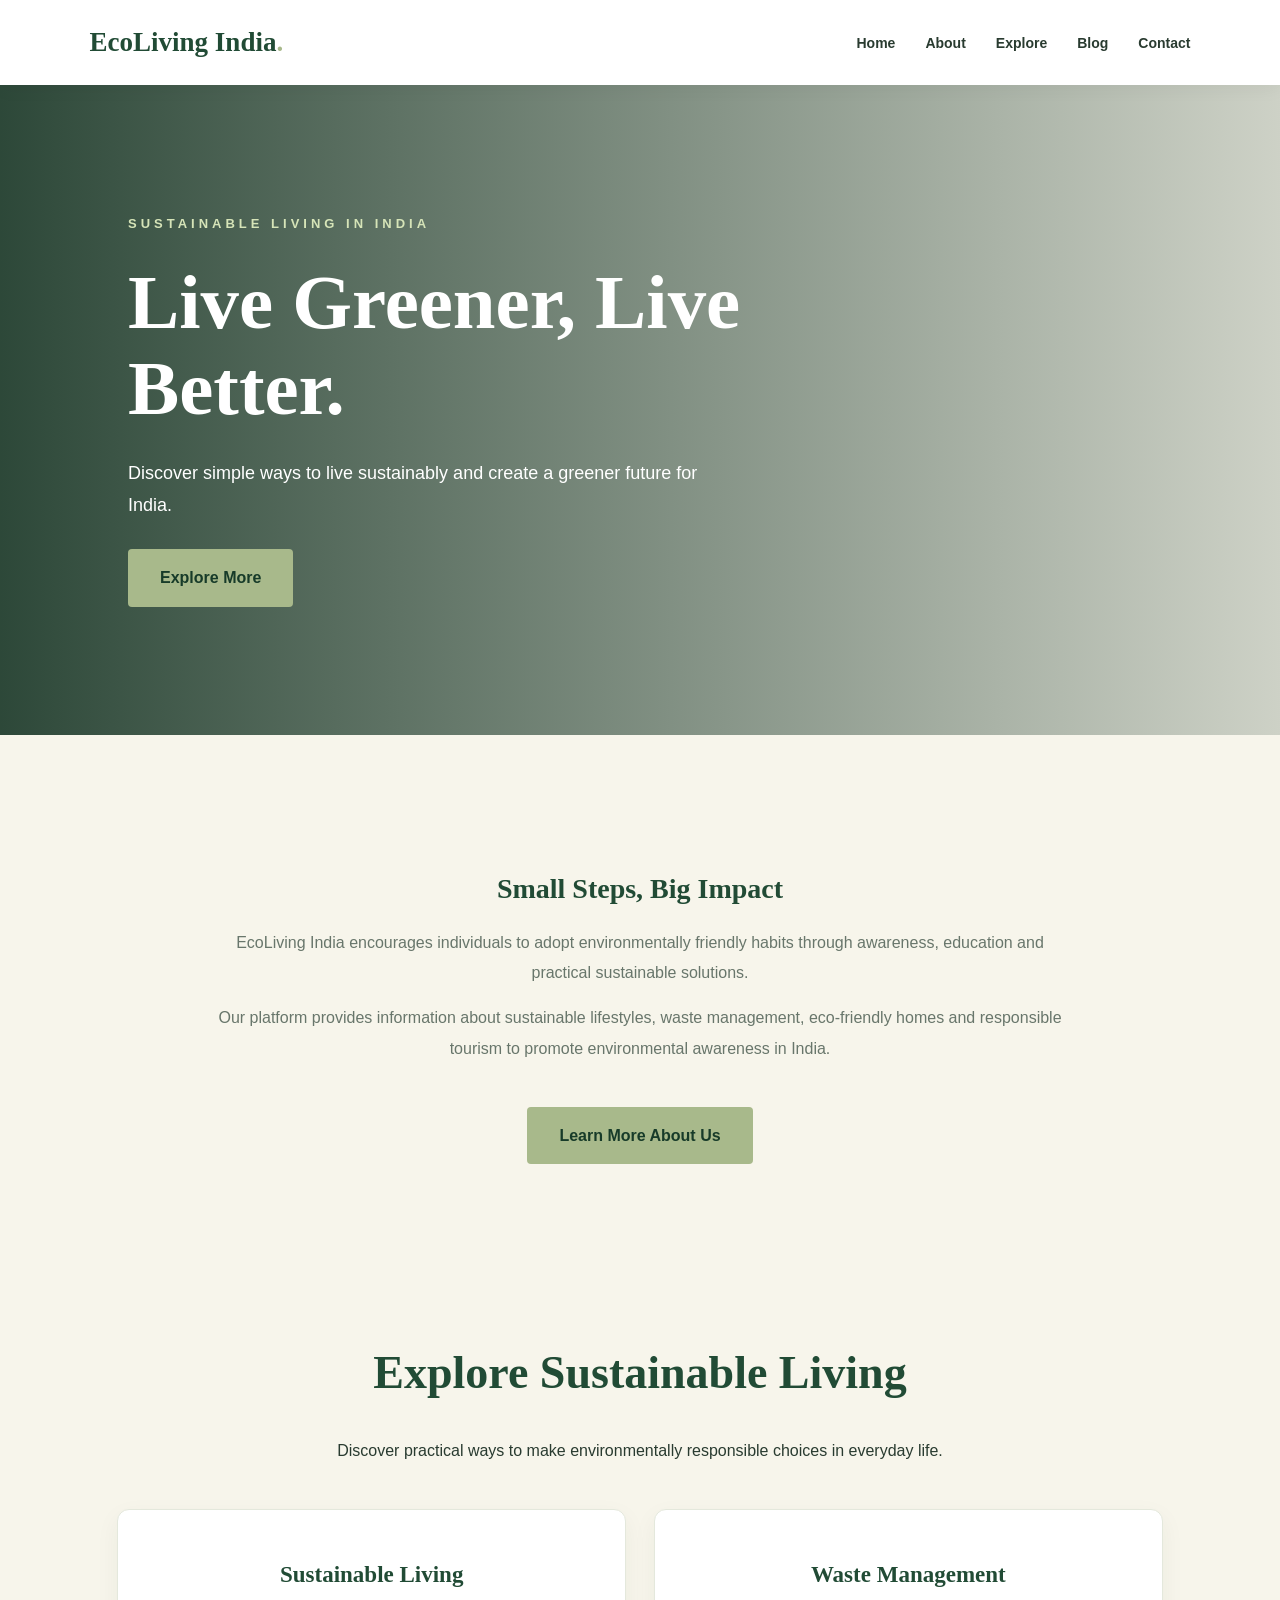
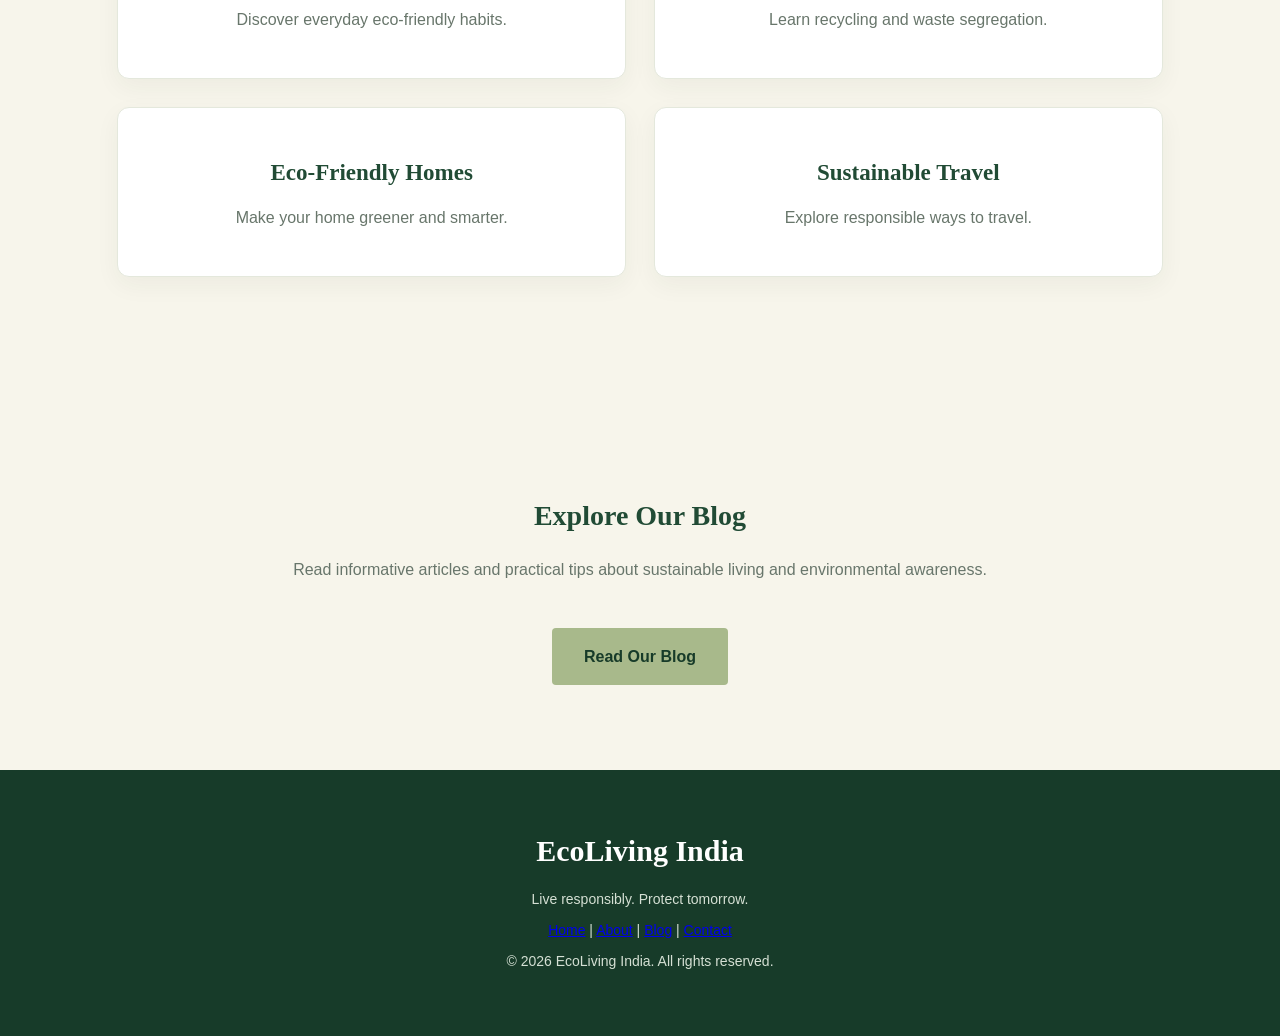
==== index.html @ 89984a37 "Add files via upload" ====
<!DOCTYPE html>
<html lang="en">

<head>
    <meta charset="UTF-8">
    <meta name="viewport" content="width=device-width, initial-scale=1.0">

    <title>EcoLiving India | Sustainable Living Made Simple</title>

    <meta name="description" content="Explore sustainable living in India through practical guides on eco-friendly homes, waste management, recycling and responsible travel.">

    <meta name="robots" content="index, follow">

    <link rel="stylesheet" href="style.css">
</head>

<body>

    <!-- Header and Navigation -->
    <header>
        <nav class="navbar">
            <h2>EcoLiving India<span>.</span></h2>

            <ul>
                <li><a href="index.html">Home</a></li>
                <li><a href="about.html">About</a></li>
                <li><a href="#topics">Explore</a></li>
                <li><a href="blog.html">Blog</a></li>
                <li><a href="contact.html">Contact</a></li>
            </ul>
        </nav>
    </header>

    <main>

        <!-- Hero Section -->
        <section class="hero" id="home">
            <div class="hero-content">

                <p class="tagline">SUSTAINABLE LIVING IN INDIA</p>

                <h1>Live Greener, Live Better.</h1>

                <p>
                    Discover simple ways to live sustainably
                    and create a greener future for India.
                </p>

                <a href="#topics" class="btn">Explore More</a>

            </div>
        </section>

        <!-- About Section -->
        <section class="about" id="about">

            <h2>Small Steps, Big Impact</h2>

            <p>
                EcoLiving India encourages individuals to adopt
                environmentally friendly habits through awareness,
                education and practical sustainable solutions.
            </p>

            <p>
                Our platform provides information about sustainable
                lifestyles, waste management, eco-friendly homes
                and responsible tourism to promote environmental
                awareness in India.
            </p>

            <a href="about.html" class="btn">Learn More About Us</a>

        </section>

        <!-- Explore Topics -->
        <section class="topics" id="topics">

            <h2>Explore Sustainable Living</h2>

            <p>
                Discover practical ways to make environmentally
                responsible choices in everyday life.
            </p>

            <div class="topic-grid">

                <a href="sustainable-living.html" class="topic-card">
                    <h3>Sustainable Living</h3>
                    <p>Discover everyday eco-friendly habits.</p>
                </a>

                <a href="waste-management.html" class="topic-card">
                    <h3>Waste Management</h3>
                    <p>Learn recycling and waste segregation.</p>
                </a>

                <a href="eco-homes.html" class="topic-card">
                    <h3>Eco-Friendly Homes</h3>
                    <p>Make your home greener and smarter.</p>
                </a>

                <a href="sustainable-travel.html" class="topic-card">
                    <h3>Sustainable Travel</h3>
                    <p>Explore responsible ways to travel.</p>
                </a>

            </div>

        </section>

        <!-- Blog Section -->
        <section class="about">

            <h2>Explore Our Blog</h2>

            <p>
                Read informative articles and practical tips
                about sustainable living and environmental awareness.
            </p>

            <a href="blog.html" class="btn">Read Our Blog</a>

        </section>

    </main>

    <!-- Footer -->
    <footer>

        <h2>EcoLiving India</h2>

        <p>Live responsibly. Protect tomorrow.</p>

        <p>
            <a href="index.html">Home</a> |
            <a href="about.html">About</a> |
            <a href="blog.html">Blog</a> |
            <a href="contact.html">Contact</a>
        </p>

        <p>© 2026 EcoLiving India. All rights reserved.</p>

    </footer>

    <script src="script.js"></script>

</body>
</html>
---- style.css ----
/* =================================
   ECOLIVING INDIA - PREMIUM DESIGN
================================= */

:root {
    --forest: #214b35;
    --deep-green: #173b29;
    --sage: #a8b98b;
    --cream: #f7f5eb;
    --white: #ffffff;
    --text: #293b30;
    --muted: #68766b;
    --border: #e4e8dc;
}

* {
    margin: 0;
    padding: 0;
    box-sizing: border-box;
}

html {
    scroll-behavior: smooth;
}

body {
    font-family: 'Segoe UI', Arial, sans-serif;
    background: var(--cream);
    color: var(--text);
    line-height: 1.7;
}

/* NAVIGATION */

header {
    background: rgba(255,255,255,0.97);
    position: sticky;
    top: 0;
    z-index: 1000;
    box-shadow: 0 3px 18px rgba(0,0,0,0.05);
}

.navbar {
    max-width: 1400px;
    margin: auto;
    min-height: 85px;
    padding: 18px 7%;
    display: flex;
    justify-content: space-between;
    align-items: center;
    gap: 25px;
}

.navbar h2 {
    font-family: Georgia, serif;
    font-size: 27px;
    color: var(--forest);
    white-space: nowrap;
}

.navbar h2 span {
    color: var(--sage);
}

.navbar ul {
    display: flex;
    align-items: center;
    gap: 30px;
    list-style: none;
}

.navbar a {
    color: var(--text);
    text-decoration: none;
    font-size: 14px;
    font-weight: 600;
    transition: 0.3s;
}

.navbar a:hover {
    color: #78965c;
}

/* HOMEPAGE HERO */

.hero {
    min-height: 650px;
    display: flex;
    align-items: center;
    padding: 90px 10%;
    background:
    linear-gradient(
        90deg,
        rgba(17,48,32,0.88),
        rgba(17,48,32,0.18)
    ),
    url("https://images.unsplash.com/photo-1441974231531-c6227db76b6e")
    center/cover no-repeat;
    color: white;
}

.hero-content {
    max-width: 720px;
}

.tagline {
    color: #d6e4b8;
    letter-spacing: 4px;
    font-size: 13px;
    font-weight: 700;
    margin-bottom: 24px;
}

.hero h1 {
    font-family: Georgia, serif;
    font-size: clamp(48px, 6vw, 78px);
    line-height: 1.12;
    margin-bottom: 25px;
}

.hero-content > p:not(.tagline) {
    font-size: 18px;
    max-width: 590px;
    line-height: 1.8;
}

/* BUTTONS */

.btn {
    display: inline-block;
    margin-top: 28px;
    padding: 15px 32px;
    background: var(--sage);
    color: var(--deep-green);
    border-radius: 4px;
    text-decoration: none;
    font-weight: 700;
    transition: 0.3s;
}

.btn:hover {
    background: white;
    transform: translateY(-3px);
}

/* GENERAL SECTIONS */

.about,
.topics {
    max-width: 1250px;
    margin: auto;
    padding: 85px 8%;
    text-align: center;
}

.about h1,
.topics h2 {
    font-family: Georgia, serif;
    color: var(--forest);
    font-size: clamp(32px, 4vw, 46px);
    margin-bottom: 24px;
}

.about h2 {
    color: var(--forest);
    font-family: Georgia, serif;
    font-size: 28px;
    margin-top: 45px;
    margin-bottom: 15px;
}

.about h3 {
    color: var(--forest);
    font-size: 20px;
    margin-top: 28px;
    margin-bottom: 10px;
}

.about p {
    max-width: 850px;
    margin: 15px auto;
    color: var(--muted);
    font-size: 16px;
    line-height: 1.9;
}

/* TOPIC CARDS */

.topic-grid {
    display: grid;
    grid-template-columns: repeat(2, 1fr);
    gap: 28px;
    margin-top: 45px;
}

.topic-card {
    background: white;
    padding: 45px 30px;
    border-radius: 12px;
    border: 1px solid var(--border);
    box-shadow: 0 8px 25px rgba(31,65,43,0.05);
    transition: 0.3s;
}

.topic-card:hover {
    transform: translateY(-7px);
    box-shadow: 0 15px 35px rgba(31,65,43,0.12);
}

.topic-card h3 {
    font-family: Georgia, serif;
    color: var(--forest);
    font-size: 23px;
    margin-bottom: 12px;
}

.topic-card p {
    color: var(--muted);
}

/* CONTACT FORM */

.contact-form {
    max-width: 580px;
    margin: 40px auto;
    display: flex;
    flex-direction: column;
    gap: 13px;
    text-align: left;
}

.contact-form label {
    font-weight: 600;
    color: var(--forest);
}

.contact-form input,
.contact-form textarea {
    width: 100%;
    padding: 16px;
    border: 1px solid var(--border);
    border-radius: 6px;
    background: white;
    font-family: inherit;
    font-size: 15px;
    outline: none;
}

.contact-form input:focus,
.contact-form textarea:focus {
    border-color: var(--forest);
    box-shadow: 0 0 0 3px rgba(33,75,53,0.08);
}

.contact-form button {
    border: none;
    cursor: pointer;
    font-size: 15px;
}

/* FORM RESPONSE */

#form-response {
    color: var(--forest);
    font-weight: 600;
}

/* FOOTER */

footer {
    background: var(--deep-green);
    color: white;
    padding: 55px 20px;
    text-align: center;
}

footer h2 {
    font-family: Georgia, serif;
    font-size: 30px;
    margin-bottom: 12px;
}

footer p {
    color: #d5e0d4;
    margin: 7px 0;
    font-size: 14px;
}

/* RESPONSIVE DESIGN */

@media (max-width: 768px) {

    .navbar {
        flex-direction: column;
        padding: 20px;
    }

    .navbar ul {
        justify-content: center;
        flex-wrap: wrap;
        gap: 15px;
    }

    .hero {
        min-height: 520px;
        padding: 65px 7%;
    }

    .hero h1 {
        font-size: 46px;
    }

    .topic-grid {
        grid-template-columns: 1fr;
    }

    .about,
    .topics {
        padding: 60px 7%;
    }
}

@media (max-width: 420px) {

    .navbar h2 {
        font-size: 23px;
    }

    .navbar ul {
        gap: 12px;
    }

    .navbar a {
        font-size: 12px;
    }

    .hero h1 {
        font-size: 39px;
    }

    .hero-content > p:not(.tagline) {
        font-size: 15px;
    }
}

/* Clickable topic cards */

.topic-card {
    display: block;
    text-decoration: none;
    color: var(--text);
}

.topic-card h3 {
    color: var(--forest);
}

.topic-card p {
    color: var(--muted);
}

.topic-card:focus-visible,
.navbar a:focus-visible {
    outline: 3px solid var(--sage);
    outline-offset: 4px;
}
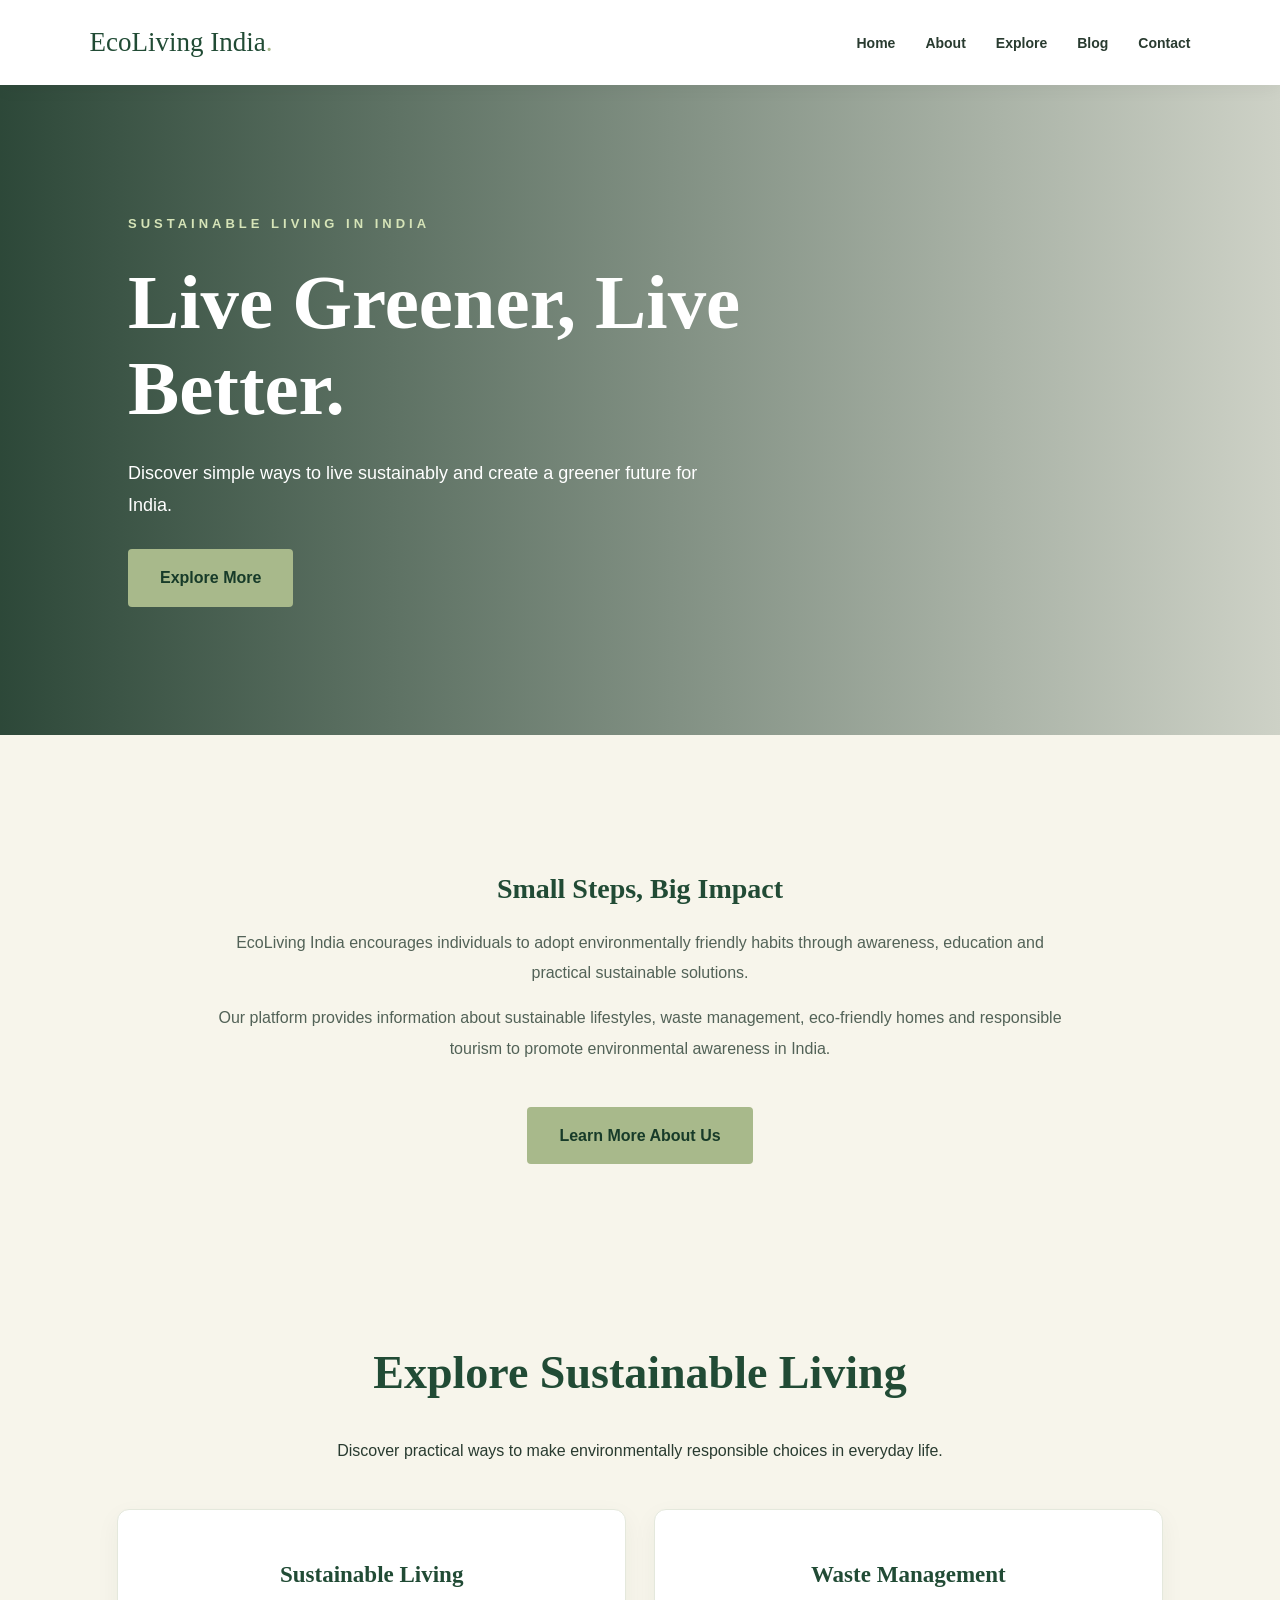
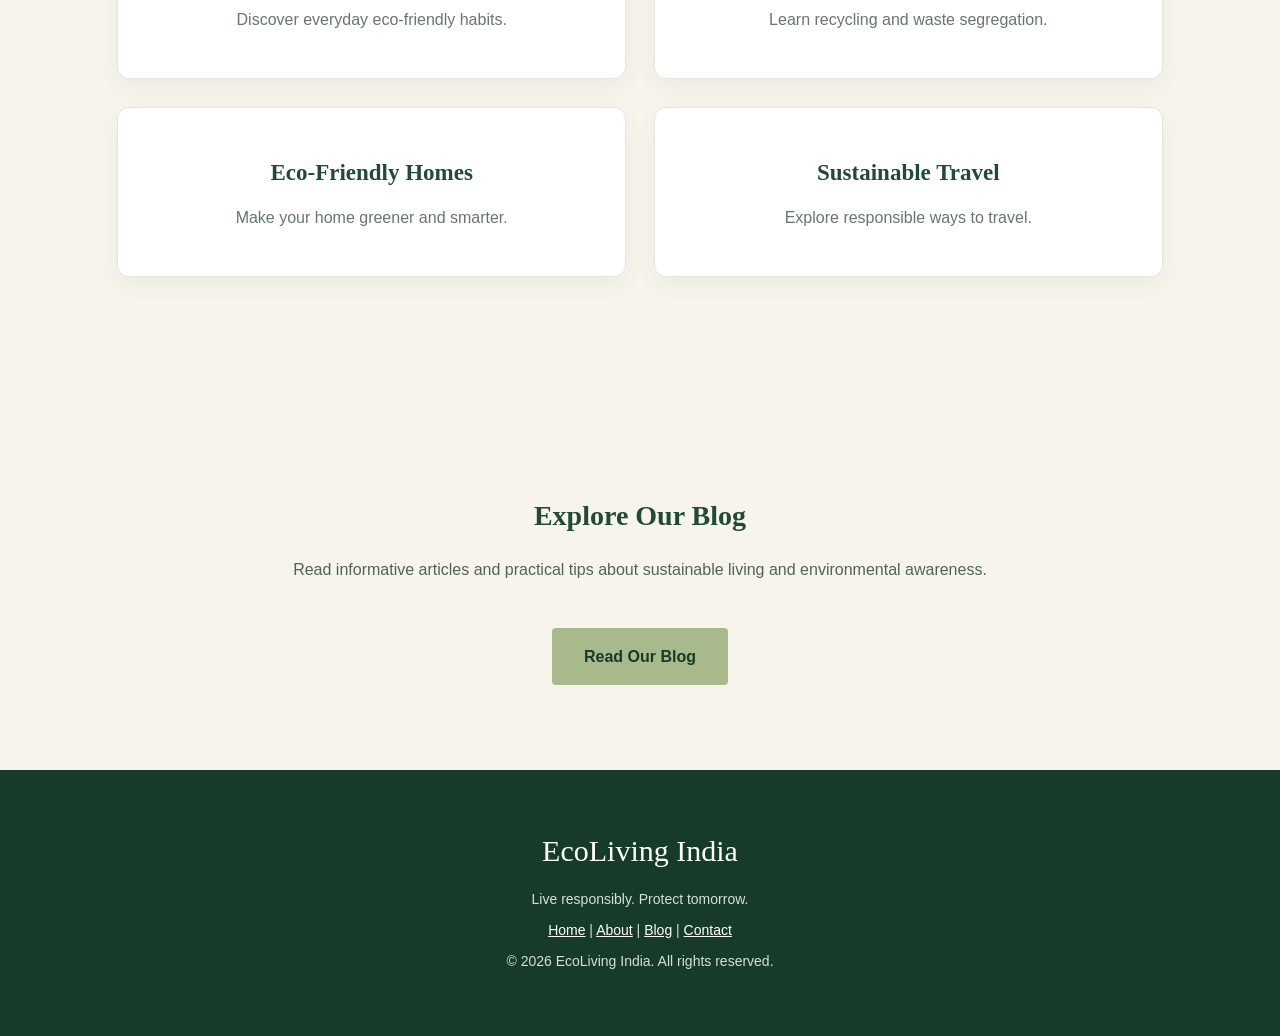
==== commit ac968df3: "Add files via upload" ====
--- a/index.html
+++ b/index.html
@@ -1,149 +1,105 @@
-<!DOCTYPE html>
-<html lang="en">
-
-<head>
-    <meta charset="UTF-8">
-    <meta name="viewport" content="width=device-width, initial-scale=1.0">
-
-    <title>EcoLiving India | Sustainable Living Made Simple</title>
-
-    <meta name="description" content="Explore sustainable living in India through practical guides on eco-friendly homes, waste management, recycling and responsible travel.">
-
-    <meta name="robots" content="index, follow">
-
-    <link rel="stylesheet" href="style.css">
-</head>
-
-<body>
-
-    <!-- Header and Navigation -->
-    <header>
-        <nav class="navbar">
-            <h2>EcoLiving India<span>.</span></h2>
-
-            <ul>
-                <li><a href="index.html">Home</a></li>
-                <li><a href="about.html">About</a></li>
-                <li><a href="#topics">Explore</a></li>
-                <li><a href="blog.html">Blog</a></li>
-                <li><a href="contact.html">Contact</a></li>
-            </ul>
-        </nav>
-    </header>
-
-    <main>
-
-        <!-- Hero Section -->
-        <section class="hero" id="home">
-            <div class="hero-content">
-
-                <p class="tagline">SUSTAINABLE LIVING IN INDIA</p>
-
-                <h1>Live Greener, Live Better.</h1>
-
-                <p>
-                    Discover simple ways to live sustainably
-                    and create a greener future for India.
-                </p>
-
-                <a href="#topics" class="btn">Explore More</a>
-
-            </div>
-        </section>
-
-        <!-- About Section -->
-        <section class="about" id="about">
-
-            <h2>Small Steps, Big Impact</h2>
-
-            <p>
-                EcoLiving India encourages individuals to adopt
-                environmentally friendly habits through awareness,
-                education and practical sustainable solutions.
-            </p>
-
-            <p>
-                Our platform provides information about sustainable
-                lifestyles, waste management, eco-friendly homes
-                and responsible tourism to promote environmental
-                awareness in India.
-            </p>
-
-            <a href="about.html" class="btn">Learn More About Us</a>
-
-        </section>
-
-        <!-- Explore Topics -->
-        <section class="topics" id="topics">
-
-            <h2>Explore Sustainable Living</h2>
-
-            <p>
-                Discover practical ways to make environmentally
-                responsible choices in everyday life.
-            </p>
-
-            <div class="topic-grid">
-
-                <a href="sustainable-living.html" class="topic-card">
-                    <h3>Sustainable Living</h3>
-                    <p>Discover everyday eco-friendly habits.</p>
-                </a>
-
-                <a href="waste-management.html" class="topic-card">
-                    <h3>Waste Management</h3>
-                    <p>Learn recycling and waste segregation.</p>
-                </a>
-
-                <a href="eco-homes.html" class="topic-card">
-                    <h3>Eco-Friendly Homes</h3>
-                    <p>Make your home greener and smarter.</p>
-                </a>
-
-                <a href="sustainable-travel.html" class="topic-card">
-                    <h3>Sustainable Travel</h3>
-                    <p>Explore responsible ways to travel.</p>
-                </a>
-
-            </div>
-
-        </section>
-
-        <!-- Blog Section -->
-        <section class="about">
-
-            <h2>Explore Our Blog</h2>
-
-            <p>
-                Read informative articles and practical tips
-                about sustainable living and environmental awareness.
-            </p>
-
-            <a href="blog.html" class="btn">Read Our Blog</a>
-
-        </section>
-
-    </main>
-
-    <!-- Footer -->
-    <footer>
-
-        <h2>EcoLiving India</h2>
-
-        <p>Live responsibly. Protect tomorrow.</p>
-
-        <p>
-            <a href="index.html">Home</a> |
-            <a href="about.html">About</a> |
-            <a href="blog.html">Blog</a> |
-            <a href="contact.html">Contact</a>
-        </p>
-
-        <p>© 2026 EcoLiving India. All rights reserved.</p>
-
-    </footer>
-
-    <script src="script.js"></script>
-
-</body>
+<!DOCTYPE html>
+
+<html lang="en">
+<head>
+<meta charset="utf-8"/>
+<meta content="width=device-width, initial-scale=1.0" name="viewport"/>
+<title>EcoLiving India | Sustainable Living Made Simple</title>
+<meta content="Explore sustainable living in India through practical guides on eco-friendly homes, waste management, recycling and responsible travel." name="description"/>
+<meta content="index, follow" name="robots"/>
+<link href="style.css" rel="stylesheet"/>
+<link href="https://meghae23.github.io/ecoliving-india/" rel="canonical"/><meta content="EcoLiving India | Sustainable Living Made Simple" property="og:title"/><meta content="Explore sustainable living in India through practical guides on eco-friendly homes, waste management, recycling and responsible travel." property="og:description"/><meta content="https://meghae23.github.io/ecoliving-india/" property="og:url"/><meta content="website" property="og:type"/><meta content="EcoLiving India" property="og:site_name"/><meta content="summary" name="twitter:card"/><meta content="EcoLiving India | Sustainable Living Made Simple" name="twitter:title"/><meta content="Explore sustainable living in India through practical guides on eco-friendly homes, waste management, recycling and responsible travel." name="twitter:description"/><meta content="strict-origin-when-cross-origin" name="referrer"/><script type="application/ld+json">{"@context": "https://schema.org", "@graph": [{"@type": "WebSite", "@id": "https://meghae23.github.io/ecoliving-india/#website", "name": "EcoLiving India", "url": "https://meghae23.github.io/ecoliving-india/"}, {"@type": "Organization", "@id": "https://meghae23.github.io/ecoliving-india/#organization", "name": "EcoLiving India", "url": "https://meghae23.github.io/ecoliving-india/"}]}</script></head>
+<body>
+<!-- Header and Navigation -->
+<header>
+<nav class="navbar">
+<div class="brand">EcoLiving India<span>.</span></div>
+<ul>
+<li><a href="./">Home</a></li>
+<li><a href="about.html">About</a></li>
+<li><a href="#topics">Explore</a></li>
+<li><a href="blog.html">Blog</a></li>
+<li><a href="contact.html">Contact</a></li>
+</ul>
+</nav>
+</header>
+<main>
+<!-- Hero Section -->
+<section class="hero" id="home">
+<div class="hero-content">
+<p class="tagline">SUSTAINABLE LIVING IN INDIA</p>
+<h1>Live Greener, Live Better.</h1>
+<p>
+                    Discover simple ways to live sustainably
+                    and create a greener future for India.
+                </p>
+<a class="btn" href="#topics">Explore More</a>
+</div>
+</section>
+<!-- About Section -->
+<section class="about" id="about">
+<h2>Small Steps, Big Impact</h2>
+<p>
+                EcoLiving India encourages individuals to adopt
+                environmentally friendly habits through awareness,
+                education and practical sustainable solutions.
+            </p>
+<p>
+                Our platform provides information about sustainable
+                lifestyles, waste management, eco-friendly homes
+                and responsible tourism to promote environmental
+                awareness in India.
+            </p>
+<a class="btn" href="about.html">Learn More About Us</a>
+</section>
+<!-- Explore Topics -->
+<section class="topics" id="topics">
+<h2>Explore Sustainable Living</h2>
+<p>
+                Discover practical ways to make environmentally
+                responsible choices in everyday life.
+            </p>
+<div class="topic-grid">
+<a class="topic-card" href="sustainable-living.html">
+<h3>Sustainable Living</h3>
+<p>Discover everyday eco-friendly habits.</p>
+</a>
+<a class="topic-card" href="waste-management.html">
+<h3>Waste Management</h3>
+<p>Learn recycling and waste segregation.</p>
+</a>
+<a class="topic-card" href="eco-homes.html">
+<h3>Eco-Friendly Homes</h3>
+<p>Make your home greener and smarter.</p>
+</a>
+<a class="topic-card" href="sustainable-travel.html">
+<h3>Sustainable Travel</h3>
+<p>Explore responsible ways to travel.</p>
+</a>
+</div>
+</section>
+<!-- Blog Section -->
+<section class="about">
+<h2>Explore Our Blog</h2>
+<p>
+                Read informative articles and practical tips
+                about sustainable living and environmental awareness.
+            </p>
+<a class="btn" href="blog.html">Read Our Blog</a>
+</section>
+</main>
+<!-- Footer -->
+<footer>
+<div class="brand">EcoLiving India</div>
+<p>Live responsibly. Protect tomorrow.</p>
+<p>
+<a href="./">Home</a> |
+            <a href="about.html">About</a> |
+            <a href="blog.html">Blog</a> |
+            <a href="contact.html">Contact</a>
+</p>
+<p>© 2026 EcoLiving India. All rights reserved.</p>
+</footer>
+<script src="script.js"></script>
+</body>
 </html>
--- a/style.css
+++ b/style.css
@@ -1,367 +1,372 @@
-
-/* =================================
-   ECOLIVING INDIA - PREMIUM DESIGN
-================================= */
-
-:root {
-    --forest: #214b35;
-    --deep-green: #173b29;
-    --sage: #a8b98b;
-    --cream: #f7f5eb;
-    --white: #ffffff;
-    --text: #293b30;
-    --muted: #68766b;
-    --border: #e4e8dc;
-}
-
-* {
-    margin: 0;
-    padding: 0;
-    box-sizing: border-box;
-}
-
-html {
-    scroll-behavior: smooth;
-}
-
-body {
-    font-family: 'Segoe UI', Arial, sans-serif;
-    background: var(--cream);
-    color: var(--text);
-    line-height: 1.7;
-}
-
-/* NAVIGATION */
-
-header {
-    background: rgba(255,255,255,0.97);
-    position: sticky;
-    top: 0;
-    z-index: 1000;
-    box-shadow: 0 3px 18px rgba(0,0,0,0.05);
-}
-
-.navbar {
-    max-width: 1400px;
-    margin: auto;
-    min-height: 85px;
-    padding: 18px 7%;
-    display: flex;
-    justify-content: space-between;
-    align-items: center;
-    gap: 25px;
-}
-
-.navbar h2 {
-    font-family: Georgia, serif;
-    font-size: 27px;
-    color: var(--forest);
-    white-space: nowrap;
-}
-
-.navbar h2 span {
-    color: var(--sage);
-}
-
-.navbar ul {
-    display: flex;
-    align-items: center;
-    gap: 30px;
-    list-style: none;
-}
-
-.navbar a {
-    color: var(--text);
-    text-decoration: none;
-    font-size: 14px;
-    font-weight: 600;
-    transition: 0.3s;
-}
-
-.navbar a:hover {
-    color: #78965c;
-}
-
-/* HOMEPAGE HERO */
-
-.hero {
-    min-height: 650px;
-    display: flex;
-    align-items: center;
-    padding: 90px 10%;
-    background:
-    linear-gradient(
-        90deg,
-        rgba(17,48,32,0.88),
-        rgba(17,48,32,0.18)
-    ),
-    url("https://images.unsplash.com/photo-1441974231531-c6227db76b6e")
-    center/cover no-repeat;
-    color: white;
-}
-
-.hero-content {
-    max-width: 720px;
-}
-
-.tagline {
-    color: #d6e4b8;
-    letter-spacing: 4px;
-    font-size: 13px;
-    font-weight: 700;
-    margin-bottom: 24px;
-}
-
-.hero h1 {
-    font-family: Georgia, serif;
-    font-size: clamp(48px, 6vw, 78px);
-    line-height: 1.12;
-    margin-bottom: 25px;
-}
-
-.hero-content > p:not(.tagline) {
-    font-size: 18px;
-    max-width: 590px;
-    line-height: 1.8;
-}
-
-/* BUTTONS */
-
-.btn {
-    display: inline-block;
-    margin-top: 28px;
-    padding: 15px 32px;
-    background: var(--sage);
-    color: var(--deep-green);
-    border-radius: 4px;
-    text-decoration: none;
-    font-weight: 700;
-    transition: 0.3s;
-}
-
-.btn:hover {
-    background: white;
-    transform: translateY(-3px);
-}
-
-/* GENERAL SECTIONS */
-
-.about,
-.topics {
-    max-width: 1250px;
-    margin: auto;
-    padding: 85px 8%;
-    text-align: center;
-}
-
-.about h1,
-.topics h2 {
-    font-family: Georgia, serif;
-    color: var(--forest);
-    font-size: clamp(32px, 4vw, 46px);
-    margin-bottom: 24px;
-}
-
-.about h2 {
-    color: var(--forest);
-    font-family: Georgia, serif;
-    font-size: 28px;
-    margin-top: 45px;
-    margin-bottom: 15px;
-}
-
-.about h3 {
-    color: var(--forest);
-    font-size: 20px;
-    margin-top: 28px;
-    margin-bottom: 10px;
-}
-
-.about p {
-    max-width: 850px;
-    margin: 15px auto;
-    color: var(--muted);
-    font-size: 16px;
-    line-height: 1.9;
-}
-
-/* TOPIC CARDS */
-
-.topic-grid {
-    display: grid;
-    grid-template-columns: repeat(2, 1fr);
-    gap: 28px;
-    margin-top: 45px;
-}
-
-.topic-card {
-    background: white;
-    padding: 45px 30px;
-    border-radius: 12px;
-    border: 1px solid var(--border);
-    box-shadow: 0 8px 25px rgba(31,65,43,0.05);
-    transition: 0.3s;
-}
-
-.topic-card:hover {
-    transform: translateY(-7px);
-    box-shadow: 0 15px 35px rgba(31,65,43,0.12);
-}
-
-.topic-card h3 {
-    font-family: Georgia, serif;
-    color: var(--forest);
-    font-size: 23px;
-    margin-bottom: 12px;
-}
-
-.topic-card p {
-    color: var(--muted);
-}
-
-/* CONTACT FORM */
-
-.contact-form {
-    max-width: 580px;
-    margin: 40px auto;
-    display: flex;
-    flex-direction: column;
-    gap: 13px;
-    text-align: left;
-}
-
-.contact-form label {
-    font-weight: 600;
-    color: var(--forest);
-}
-
-.contact-form input,
-.contact-form textarea {
-    width: 100%;
-    padding: 16px;
-    border: 1px solid var(--border);
-    border-radius: 6px;
-    background: white;
-    font-family: inherit;
-    font-size: 15px;
-    outline: none;
-}
-
-.contact-form input:focus,
-.contact-form textarea:focus {
-    border-color: var(--forest);
-    box-shadow: 0 0 0 3px rgba(33,75,53,0.08);
-}
-
-.contact-form button {
-    border: none;
-    cursor: pointer;
-    font-size: 15px;
-}
-
-/* FORM RESPONSE */
-
-#form-response {
-    color: var(--forest);
-    font-weight: 600;
-}
-
-/* FOOTER */
-
-footer {
-    background: var(--deep-green);
-    color: white;
-    padding: 55px 20px;
-    text-align: center;
-}
-
-footer h2 {
-    font-family: Georgia, serif;
-    font-size: 30px;
-    margin-bottom: 12px;
-}
-
-footer p {
-    color: #d5e0d4;
-    margin: 7px 0;
-    font-size: 14px;
-}
-
-/* RESPONSIVE DESIGN */
-
-@media (max-width: 768px) {
-
-    .navbar {
-        flex-direction: column;
-        padding: 20px;
-    }
-
-    .navbar ul {
-        justify-content: center;
-        flex-wrap: wrap;
-        gap: 15px;
-    }
-
-    .hero {
-        min-height: 520px;
-        padding: 65px 7%;
-    }
-
-    .hero h1 {
-        font-size: 46px;
-    }
-
-    .topic-grid {
-        grid-template-columns: 1fr;
-    }
-
-    .about,
-    .topics {
-        padding: 60px 7%;
-    }
-}
-
-@media (max-width: 420px) {
-
-    .navbar h2 {
-        font-size: 23px;
-    }
-
-    .navbar ul {
-        gap: 12px;
-    }
-
-    .navbar a {
-        font-size: 12px;
-    }
-
-    .hero h1 {
-        font-size: 39px;
-    }
-
-    .hero-content > p:not(.tagline) {
-        font-size: 15px;
-    }
-}
-
-/* Clickable topic cards */
-
-.topic-card {
-    display: block;
-    text-decoration: none;
-    color: var(--text);
-}
-
-.topic-card h3 {
-    color: var(--forest);
-}
-
-.topic-card p {
-    color: var(--muted);
-}
-
-.topic-card:focus-visible,
-.navbar a:focus-visible {
-    outline: 3px solid var(--sage);
-    outline-offset: 4px;
-}
+
+/* =================================
+   ECOLIVING INDIA - PREMIUM DESIGN
+================================= */
+
+:root {
+    --forest: #214b35;
+    --deep-green: #173b29;
+    --sage: #a8b98b;
+    --cream: #f7f5eb;
+    --white: #ffffff;
+    --text: #293b30;
+    --muted: #68766b;
+    --border: #e4e8dc;
+}
+
+* {
+    margin: 0;
+    padding: 0;
+    box-sizing: border-box;
+}
+
+html {
+    scroll-behavior: smooth;
+}
+
+body {
+    font-family: 'Segoe UI', Arial, sans-serif;
+    background: var(--cream);
+    color: var(--text);
+    line-height: 1.7;
+}
+
+/* NAVIGATION */
+
+header {
+    background: rgba(255,255,255,0.97);
+    position: sticky;
+    top: 0;
+    z-index: 1000;
+    box-shadow: 0 3px 18px rgba(0,0,0,0.05);
+}
+
+.navbar {
+    max-width: 1400px;
+    margin: auto;
+    min-height: 85px;
+    padding: 18px 7%;
+    display: flex;
+    justify-content: space-between;
+    align-items: center;
+    gap: 25px;
+}
+
+.navbar .brand {
+    font-family: Georgia, serif;
+    font-size: 27px;
+    color: var(--forest);
+    white-space: nowrap;
+}
+
+.navbar .brand span {
+    color: var(--sage);
+}
+
+.navbar ul {
+    display: flex;
+    align-items: center;
+    gap: 30px;
+    list-style: none;
+}
+
+.navbar a {
+    color: var(--text);
+    text-decoration: none;
+    font-size: 14px;
+    font-weight: 600;
+    transition: 0.3s;
+}
+
+.navbar a:hover {
+    color: #78965c;
+}
+
+/* HOMEPAGE HERO */
+
+.hero {
+    min-height: 650px;
+    display: flex;
+    align-items: center;
+    padding: 90px 10%;
+    background:
+    linear-gradient(
+        90deg,
+        rgba(17,48,32,0.88),
+        rgba(17,48,32,0.18)
+    ),
+    url("https://images.unsplash.com/photo-1441974231531-c6227db76b6e")
+    center/cover no-repeat;
+    color: white;
+}
+
+.hero-content {
+    max-width: 720px;
+}
+
+.tagline {
+    color: #d6e4b8;
+    letter-spacing: 4px;
+    font-size: 13px;
+    font-weight: 700;
+    margin-bottom: 24px;
+}
+
+.hero h1 {
+    font-family: Georgia, serif;
+    font-size: clamp(48px, 6vw, 78px);
+    line-height: 1.12;
+    margin-bottom: 25px;
+}
+
+.hero-content > p:not(.tagline) {
+    font-size: 18px;
+    max-width: 590px;
+    line-height: 1.8;
+}
+
+/* BUTTONS */
+
+.btn {
+    display: inline-block;
+    margin-top: 28px;
+    padding: 15px 32px;
+    background: var(--sage);
+    color: var(--deep-green);
+    border-radius: 4px;
+    text-decoration: none;
+    font-weight: 700;
+    transition: 0.3s;
+}
+
+.btn:hover {
+    background: white;
+    transform: translateY(-3px);
+}
+
+/* GENERAL SECTIONS */
+
+.about,
+.topics {
+    max-width: 1250px;
+    margin: auto;
+    padding: 85px 8%;
+    text-align: center;
+}
+
+.about h1,
+.topics h2 {
+    font-family: Georgia, serif;
+    color: var(--forest);
+    font-size: clamp(32px, 4vw, 46px);
+    margin-bottom: 24px;
+}
+
+.about h2 {
+    color: var(--forest);
+    font-family: Georgia, serif;
+    font-size: 28px;
+    margin-top: 45px;
+    margin-bottom: 15px;
+}
+
+.about h3 {
+    color: var(--forest);
+    font-size: 20px;
+    margin-top: 28px;
+    margin-bottom: 10px;
+}
+
+.about p {
+    max-width: 850px;
+    margin: 15px auto;
+    color: var(--muted);
+    font-size: 16px;
+    line-height: 1.9;
+}
+
+/* TOPIC CARDS */
+
+.topic-grid {
+    display: grid;
+    grid-template-columns: repeat(2, 1fr);
+    gap: 28px;
+    margin-top: 45px;
+}
+
+.topic-card {
+    background: white;
+    padding: 45px 30px;
+    border-radius: 12px;
+    border: 1px solid var(--border);
+    box-shadow: 0 8px 25px rgba(31,65,43,0.05);
+    transition: 0.3s;
+}
+
+.topic-card:hover {
+    transform: translateY(-7px);
+    box-shadow: 0 15px 35px rgba(31,65,43,0.12);
+}
+
+.topic-card h3 {
+    font-family: Georgia, serif;
+    color: var(--forest);
+    font-size: 23px;
+    margin-bottom: 12px;
+}
+
+.topic-card p {
+    color: var(--muted);
+}
+
+/* CONTACT FORM */
+
+.contact-form {
+    max-width: 580px;
+    margin: 40px auto;
+    display: flex;
+    flex-direction: column;
+    gap: 13px;
+    text-align: left;
+}
+
+.contact-form label {
+    font-weight: 600;
+    color: var(--forest);
+}
+
+.contact-form input,
+.contact-form textarea {
+    width: 100%;
+    padding: 16px;
+    border: 1px solid var(--border);
+    border-radius: 6px;
+    background: white;
+    font-family: inherit;
+    font-size: 15px;
+    outline: none;
+}
+
+.contact-form input:focus,
+.contact-form textarea:focus {
+    border-color: var(--forest);
+    box-shadow: 0 0 0 3px rgba(33,75,53,0.08);
+}
+
+.contact-form button {
+    border: none;
+    cursor: pointer;
+    font-size: 15px;
+}
+
+/* FORM RESPONSE */
+
+#form-response {
+    color: var(--forest);
+    font-weight: 600;
+}
+
+/* FOOTER */
+
+footer {
+    background: var(--deep-green);
+    color: white;
+    padding: 55px 20px;
+    text-align: center;
+}
+
+footer .brand {
+    font-family: Georgia, serif;
+    font-size: 30px;
+    margin-bottom: 12px;
+}
+
+footer p {
+    color: #d5e0d4;
+    margin: 7px 0;
+    font-size: 14px;
+}
+
+/* RESPONSIVE DESIGN */
+
+@media (max-width: 768px) {
+
+    .navbar {
+        flex-direction: column;
+        padding: 20px;
+    }
+
+    .navbar ul {
+        justify-content: center;
+        flex-wrap: wrap;
+        gap: 15px;
+    }
+
+    .hero {
+        min-height: 520px;
+        padding: 65px 7%;
+    }
+
+    .hero h1 {
+        font-size: 46px;
+    }
+
+    .topic-grid {
+        grid-template-columns: 1fr;
+    }
+
+    .about,
+    .topics {
+        padding: 60px 7%;
+    }
+}
+
+@media (max-width: 420px) {
+
+    .navbar .brand {
+        font-size: 23px;
+    }
+
+    .navbar ul {
+        gap: 12px;
+    }
+
+    .navbar a {
+        font-size: 12px;
+    }
+
+    .hero h1 {
+        font-size: 39px;
+    }
+
+    .hero-content > p:not(.tagline) {
+        font-size: 15px;
+    }
+}
+
+/* Clickable topic cards */
+
+.topic-card {
+    display: block;
+    text-decoration: none;
+    color: var(--text);
+}
+
+.topic-card h3 {
+    color: var(--forest);
+}
+
+.topic-card p {
+    color: var(--muted);
+}
+
+.topic-card:focus-visible,
+.navbar a:focus-visible {
+    outline: 3px solid var(--sage);
+    outline-offset: 4px;
+}
+
+.breadcrumbs {text-align:left;font-size:14px;margin-bottom:24px;color:#293b30;}
+.breadcrumbs a, .about p a {color:#214b35;text-decoration:underline;}
+footer a {color:#fff;}
+.about p {color:#526257;}
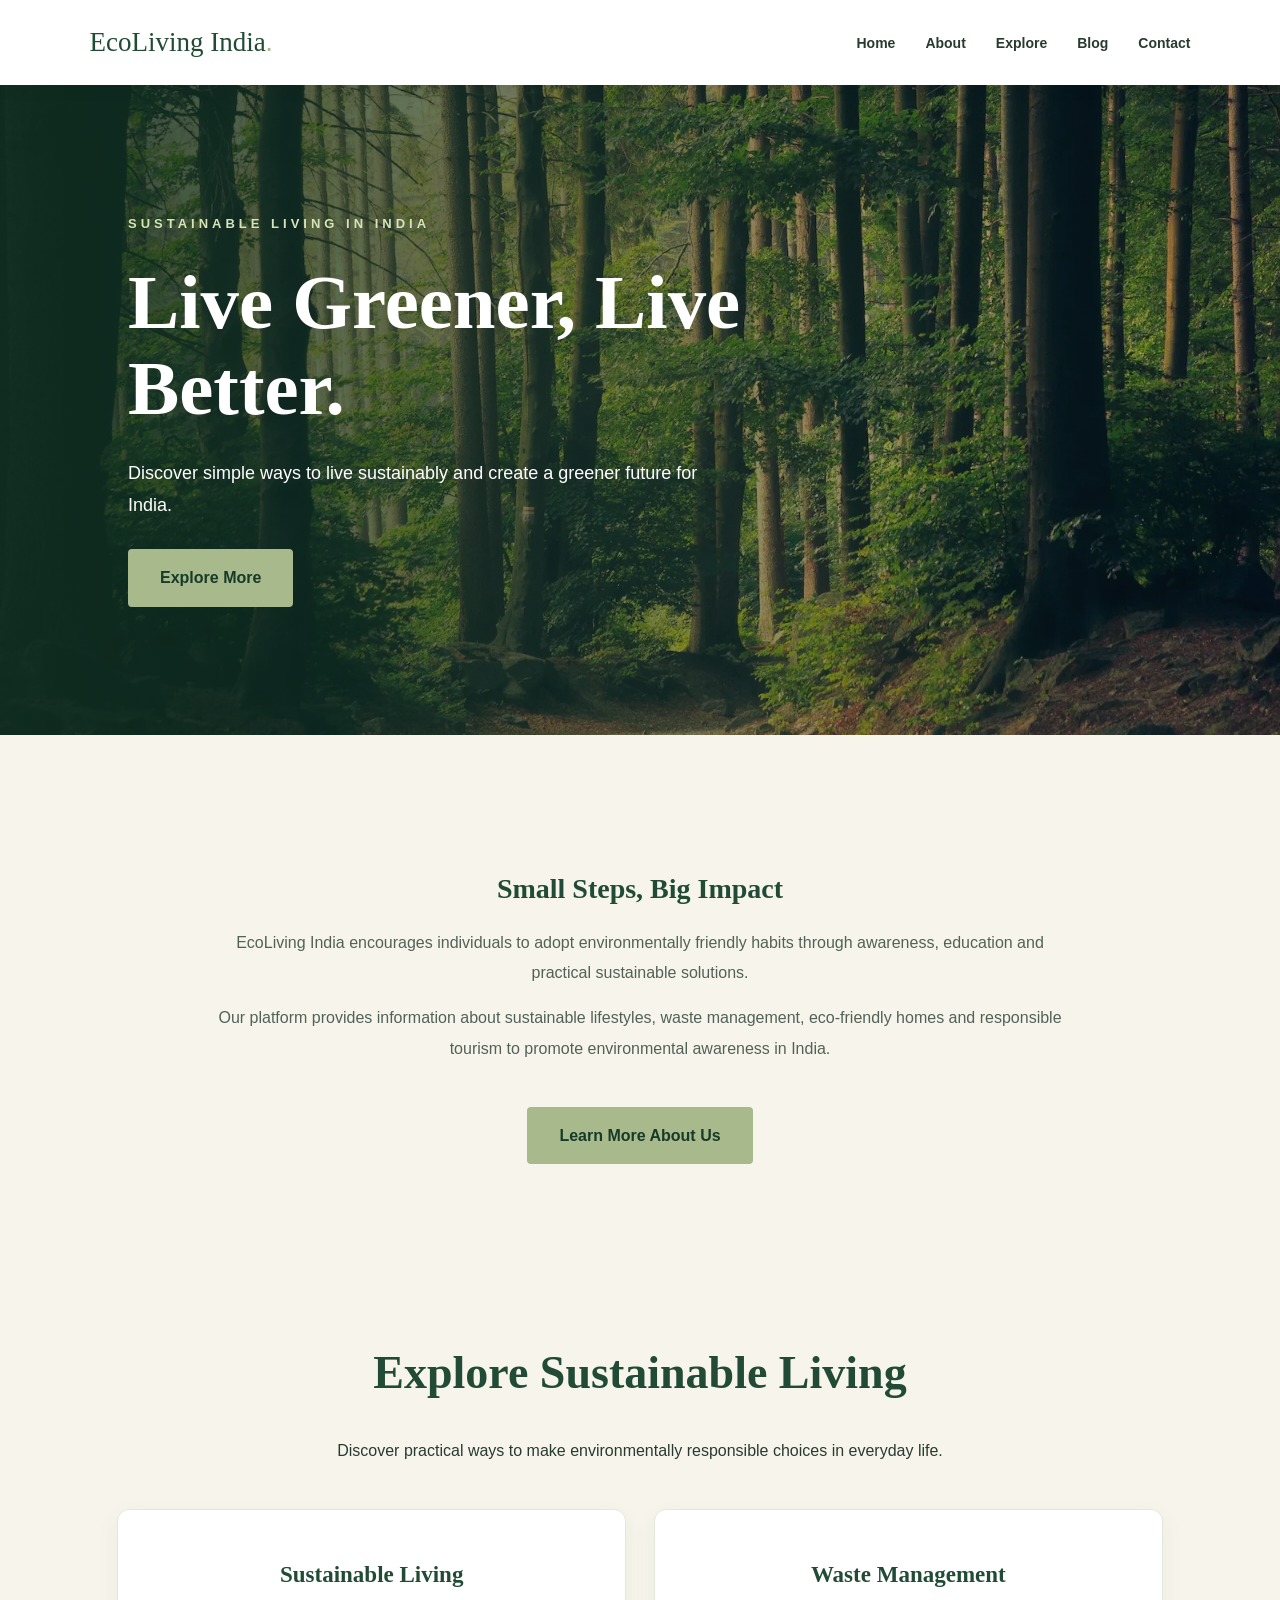
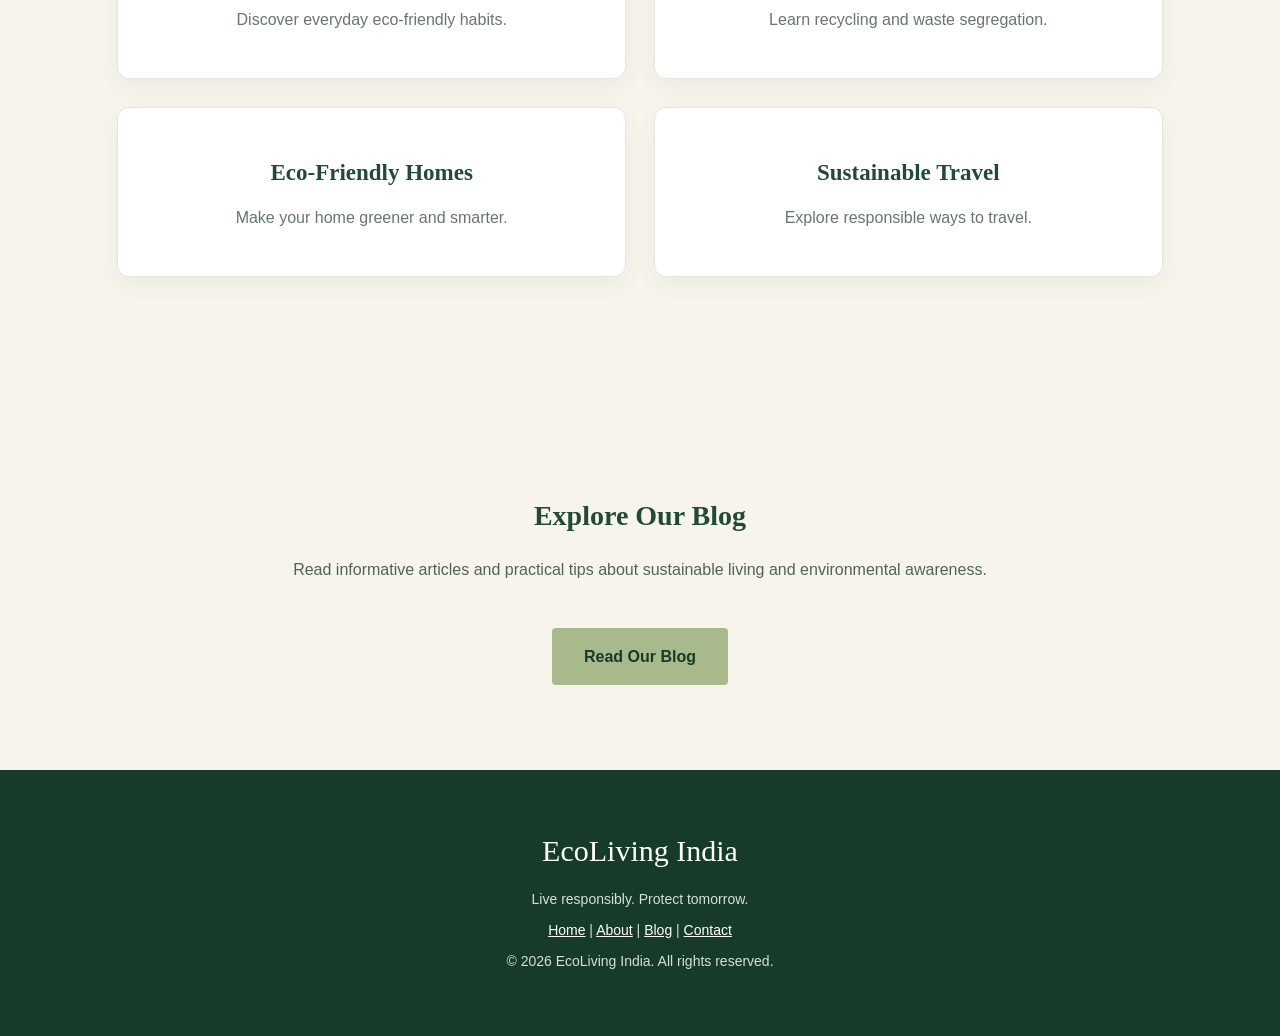
==== commit 7578d648: "Add files via upload" ====
--- a/index.html
+++ b/index.html
@@ -2,6 +2,15 @@
 
 <html lang="en">
 <head>
+<!-- Google Analytics 4 -->
+<script async src="https://www.googletagmanager.com/gtag/js?id=G-M5W28MQ7WM"></script>
+<script>
+  window.dataLayer = window.dataLayer || [];
+  function gtag(){dataLayer.push(arguments);}
+  gtag('js', new Date());
+  gtag('config', 'G-M5W28MQ7WM');
+</script>
+
 <meta charset="utf-8"/>
 <meta content="width=device-width, initial-scale=1.0" name="viewport"/>
 <title>EcoLiving India | Sustainable Living Made Simple</title>
--- a/style.css
+++ b/style.css
@@ -95,7 +95,7 @@
         rgba(17,48,32,0.88),
         rgba(17,48,32,0.18)
     ),
-    url("https://images.unsplash.com/photo-1441974231531-c6227db76b6e")
+    url("forest.webp")
     center/cover no-repeat;
     color: white;
 }
